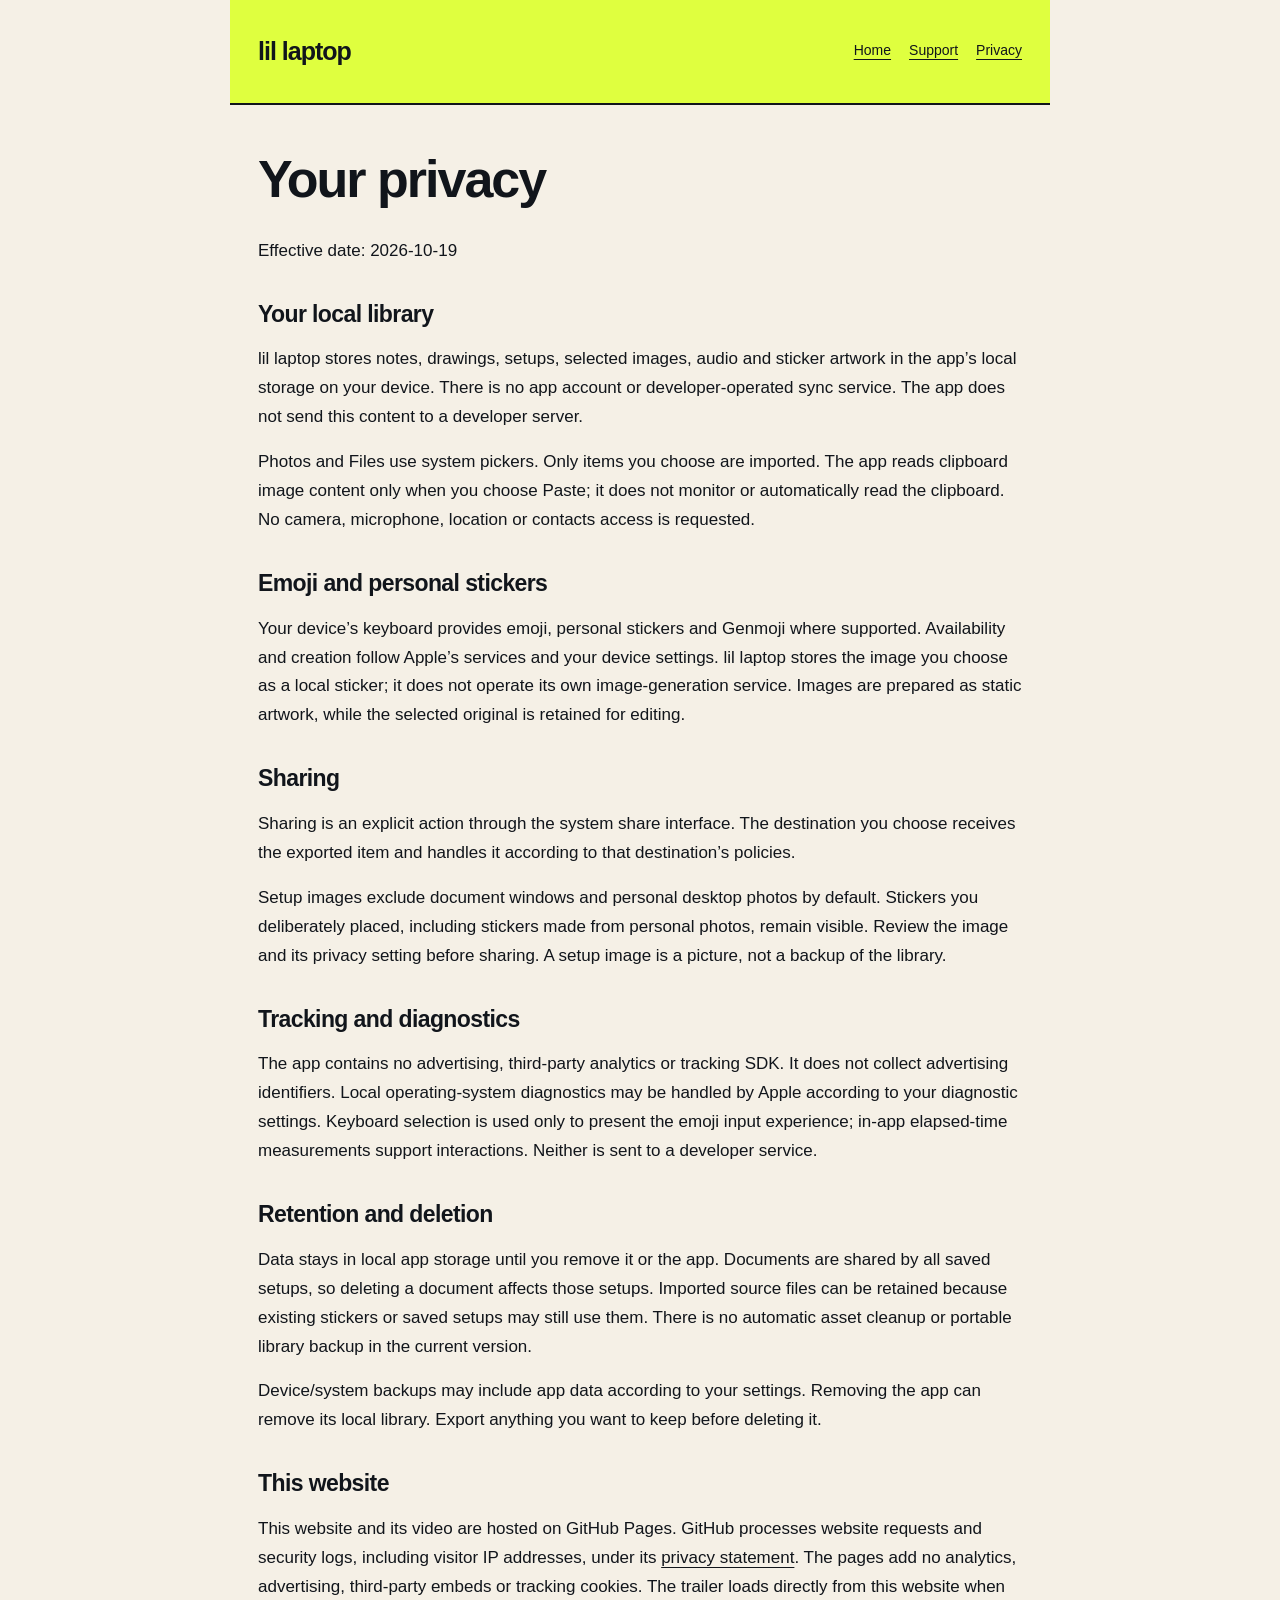
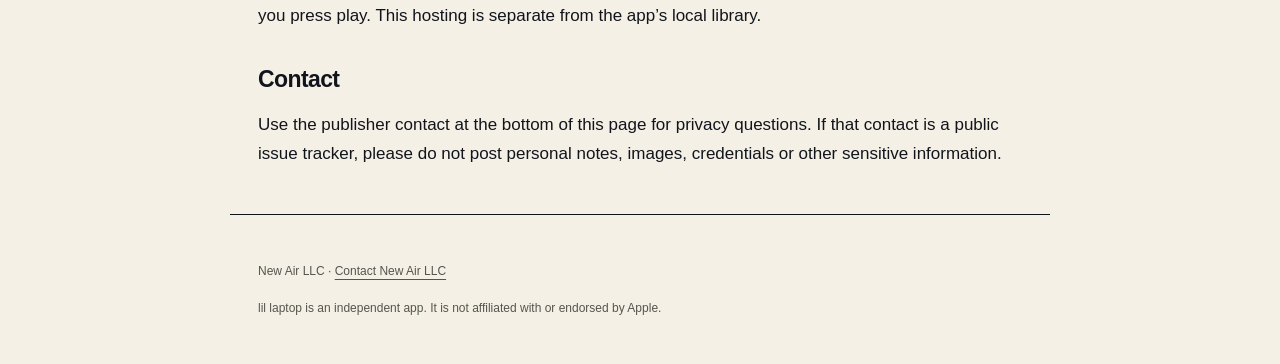
==== privacy.html @ ffc4e483 "Publish Duo-only lil laptop homepage and trailer Add the branded homepage with iPhone Duo artwork, t" ====
<!doctype html>
<html lang="en"><head><meta charset="utf-8"><meta name="viewport" content="width=device-width, initial-scale=1">
<meta name="description" content="Support and privacy information for lil laptop.">
<meta http-equiv="Content-Security-Policy" content="default-src 'none'; style-src 'self'; img-src 'self'; base-uri 'none'; form-action 'none'">
<title>Your privacy · lil laptop</title>
<link rel="icon" href="icon-32.png" sizes="32x32">
<link rel="stylesheet" href="info.css"></head><body><a class="skip" href="#main">Skip to content</a>
<header><a class="brand" href="./">lil laptop</a><nav aria-label="Information"><a href="./">Home</a><a href="support.html">Support</a><a href="privacy.html">Privacy</a></nav></header>
<main id="main"><h1>Your privacy</h1><p>Effective date: 2026-10-19</p><h2>Your local library</h2>
<p>lil laptop stores notes, drawings, setups, selected images, audio and sticker artwork in the app’s local storage on your device. There is no app account or developer-operated sync service. The app does not send this content to a developer server.</p>
<p>Photos and Files use system pickers. Only items you choose are imported. The app reads clipboard image content only when you choose Paste; it does not monitor or automatically read the clipboard. No camera, microphone, location or contacts access is requested.</p>
<h2>Emoji and personal stickers</h2>
<p>Your device’s keyboard provides emoji, personal stickers and Genmoji where supported. Availability and creation follow Apple’s services and your device settings. lil laptop stores the image you choose as a local sticker; it does not operate its own image-generation service. Images are prepared as static artwork, while the selected original is retained for editing.</p>
<h2>Sharing</h2>
<p>Sharing is an explicit action through the system share interface. The destination you choose receives the exported item and handles it according to that destination’s policies.</p>
<p>Setup images exclude document windows and personal desktop photos by default. Stickers you deliberately placed, including stickers made from personal photos, remain visible. Review the image and its privacy setting before sharing. A setup image is a picture, not a backup of the library.</p>
<h2>Tracking and diagnostics</h2>
<p>The app contains no advertising, third-party analytics or tracking SDK. It does not collect advertising identifiers. Local operating-system diagnostics may be handled by Apple according to your diagnostic settings. Keyboard selection is used only to present the emoji input experience; in-app elapsed-time measurements support interactions. Neither is sent to a developer service.</p>
<h2>Retention and deletion</h2>
<p>Data stays in local app storage until you remove it or the app. Documents are shared by all saved setups, so deleting a document affects those setups. Imported source files can be retained because existing stickers or saved setups may still use them. There is no automatic asset cleanup or portable library backup in the current version.</p>
<p>Device/system backups may include app data according to your settings. Removing the app can remove its local library. Export anything you want to keep before deleting it.</p><h2>This website</h2><p>This website and its video are hosted on GitHub Pages. GitHub processes website requests and security logs, including visitor IP addresses, under its <a href="https://docs.github.com/en/site-policy/privacy-policies/github-general-privacy-statement">privacy statement</a>. The pages add no analytics, advertising, third-party embeds or tracking cookies. The trailer loads directly from this website when you press play. This hosting is separate from the app’s local library.</p><h2>Contact</h2><p>Use the publisher contact at the bottom of this page for privacy questions. If that contact is a public issue tracker, please do not post personal notes, images, credentials or other sensitive information.</p></main>
<footer><p>New Air LLC · <a href="https://github.com/sentry93/lil-laptop-support/issues">Contact New Air LLC</a></p><p>lil laptop is an independent app. It is not affiliated with or endorsed by Apple.</p></footer></body></html>
---- info.css ----
@import url("style.css");
body{background:#f5f0e6;font:17px/1.7 Arial,Helvetica,sans-serif;color:#11151b}header,main,footer{max-width:820px;margin:auto;padding:30px 28px}header{display:flex;align-items:center;justify-content:space-between;gap:20px;border-bottom:2px solid #11151b;background:#dfff3f}header .brand{font-size:25px}nav{display:flex;gap:18px;font-size:14px}h1{font:900 clamp(34px,6vw,52px)/1.08 'Arial Black',Arial,sans-serif;letter-spacing:-2px;margin:16px 0 30px}h2{font-size:23px;line-height:1.3;letter-spacing:-.6px;margin:34px 0 10px}p{margin:16px 0}footer{border-top:1px solid #11151b;font-size:12px;color:#53564f}.skip:focus{background:#f5f0e6}@media(max-width:500px){header{align-items:flex-start;flex-direction:column;gap:16px}header,main,footer{padding:24px}nav{gap:23px}}
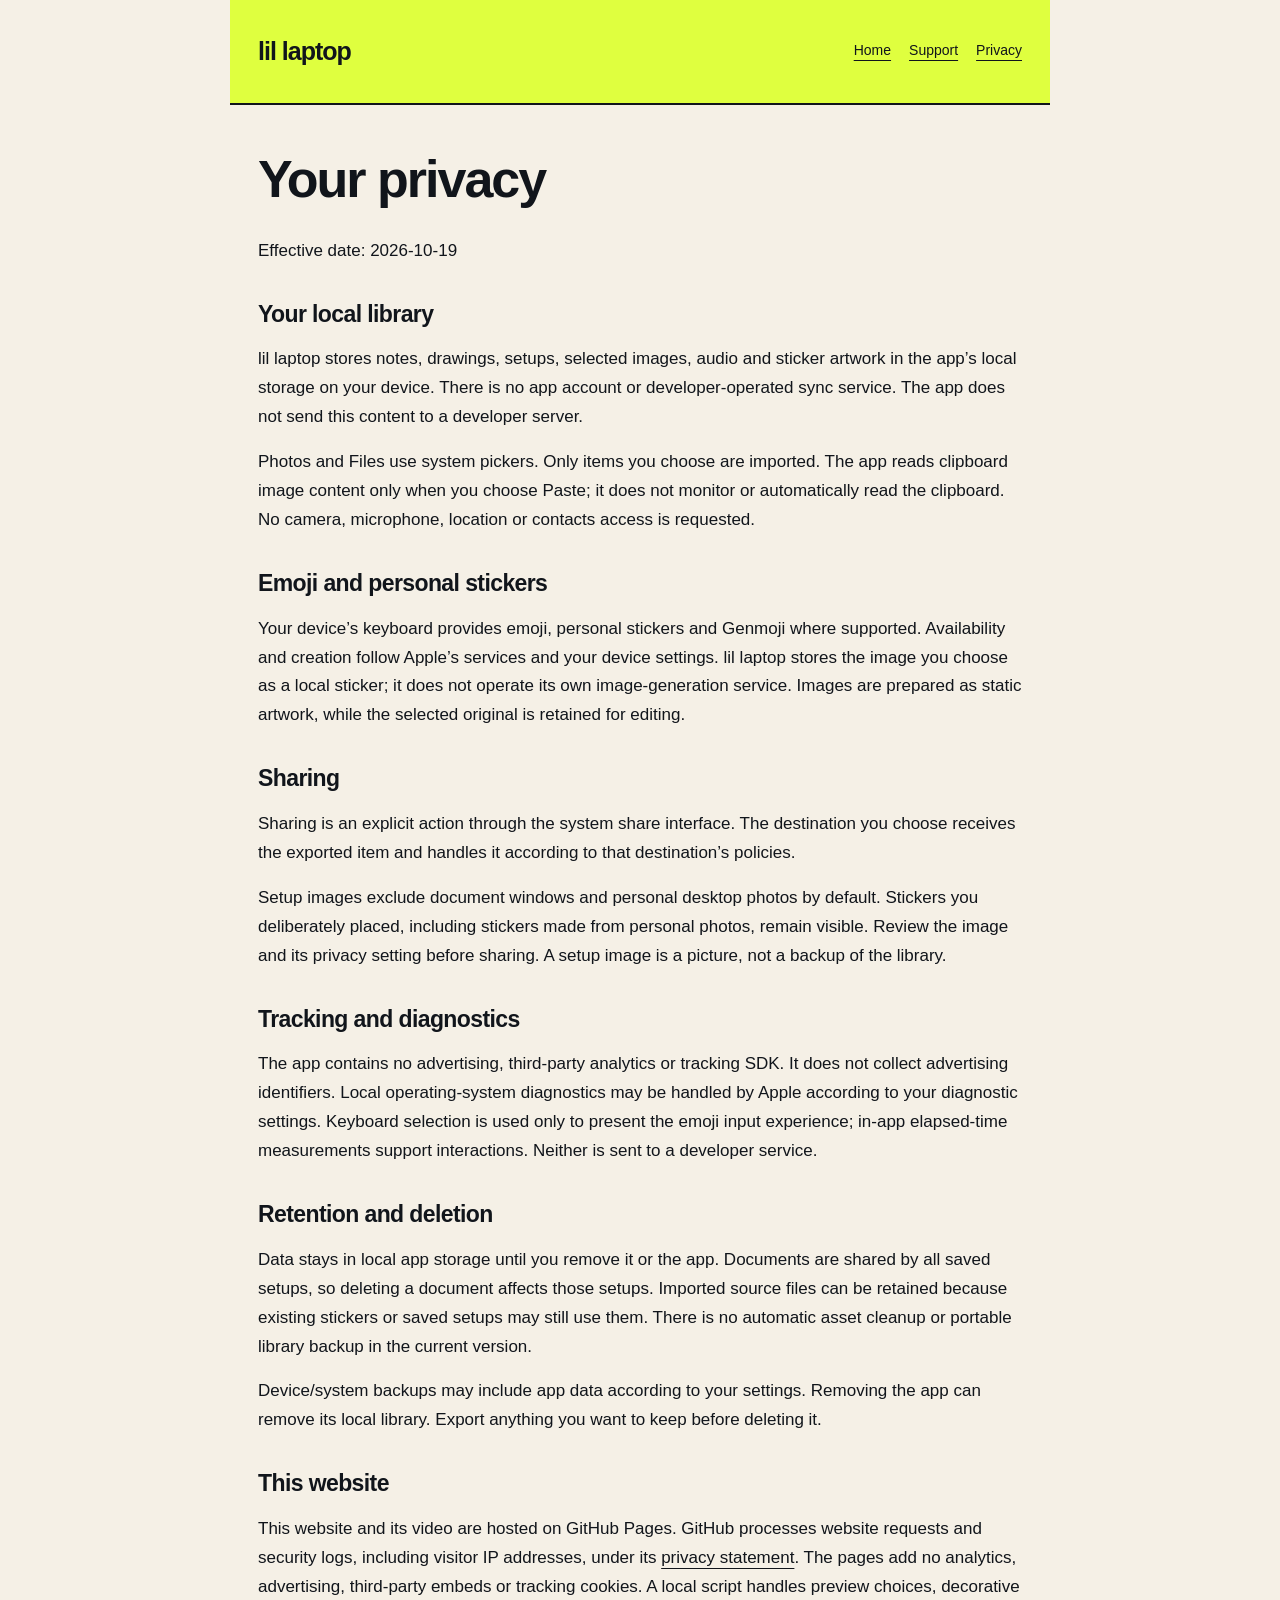
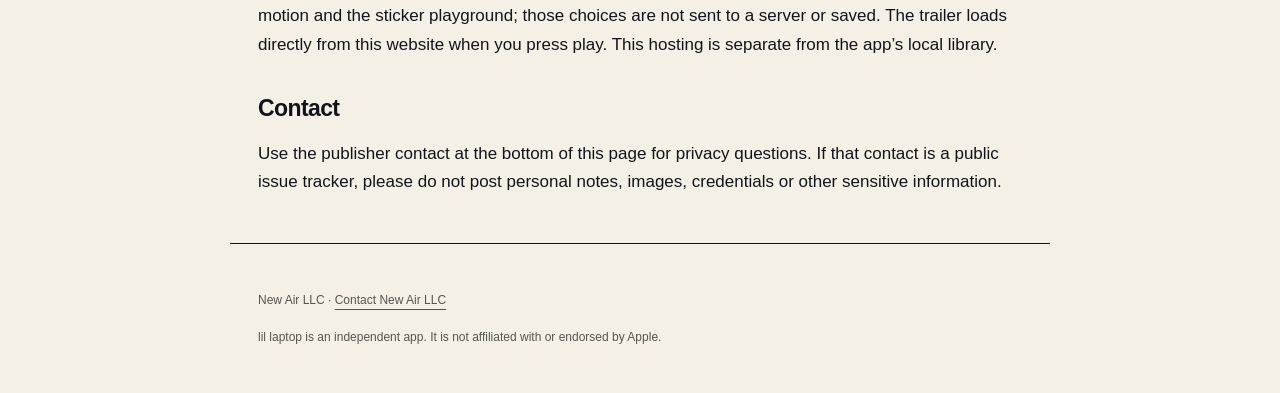
==== commit 8fc8e9d8: "Rebuild product website with interactive laptop and lid previews Replace screenshot panels with prod" ====
--- a/privacy.html
+++ b/privacy.html
@@ -18,5 +18,5 @@
 <p>The app contains no advertising, third-party analytics or tracking SDK. It does not collect advertising identifiers. Local operating-system diagnostics may be handled by Apple according to your diagnostic settings. Keyboard selection is used only to present the emoji input experience; in-app elapsed-time measurements support interactions. Neither is sent to a developer service.</p>
 <h2>Retention and deletion</h2>
 <p>Data stays in local app storage until you remove it or the app. Documents are shared by all saved setups, so deleting a document affects those setups. Imported source files can be retained because existing stickers or saved setups may still use them. There is no automatic asset cleanup or portable library backup in the current version.</p>
-<p>Device/system backups may include app data according to your settings. Removing the app can remove its local library. Export anything you want to keep before deleting it.</p><h2>This website</h2><p>This website and its video are hosted on GitHub Pages. GitHub processes website requests and security logs, including visitor IP addresses, under its <a href="https://docs.github.com/en/site-policy/privacy-policies/github-general-privacy-statement">privacy statement</a>. The pages add no analytics, advertising, third-party embeds or tracking cookies. The trailer loads directly from this website when you press play. This hosting is separate from the app’s local library.</p><h2>Contact</h2><p>Use the publisher contact at the bottom of this page for privacy questions. If that contact is a public issue tracker, please do not post personal notes, images, credentials or other sensitive information.</p></main>
+<p>Device/system backups may include app data according to your settings. Removing the app can remove its local library. Export anything you want to keep before deleting it.</p><h2>This website</h2><p>This website and its video are hosted on GitHub Pages. GitHub processes website requests and security logs, including visitor IP addresses, under its <a href="https://docs.github.com/en/site-policy/privacy-policies/github-general-privacy-statement">privacy statement</a>. The pages add no analytics, advertising, third-party embeds or tracking cookies. A local script handles preview choices, decorative motion and the sticker playground; those choices are not sent to a server or saved. The trailer loads directly from this website when you press play. This hosting is separate from the app’s local library.</p><h2>Contact</h2><p>Use the publisher contact at the bottom of this page for privacy questions. If that contact is a public issue tracker, please do not post personal notes, images, credentials or other sensitive information.</p></main>
 <footer><p>New Air LLC · <a href="https://github.com/sentry93/lil-laptop-support/issues">Contact New Air LLC</a></p><p>lil laptop is an independent app. It is not affiliated with or endorsed by Apple.</p></footer></body></html>
